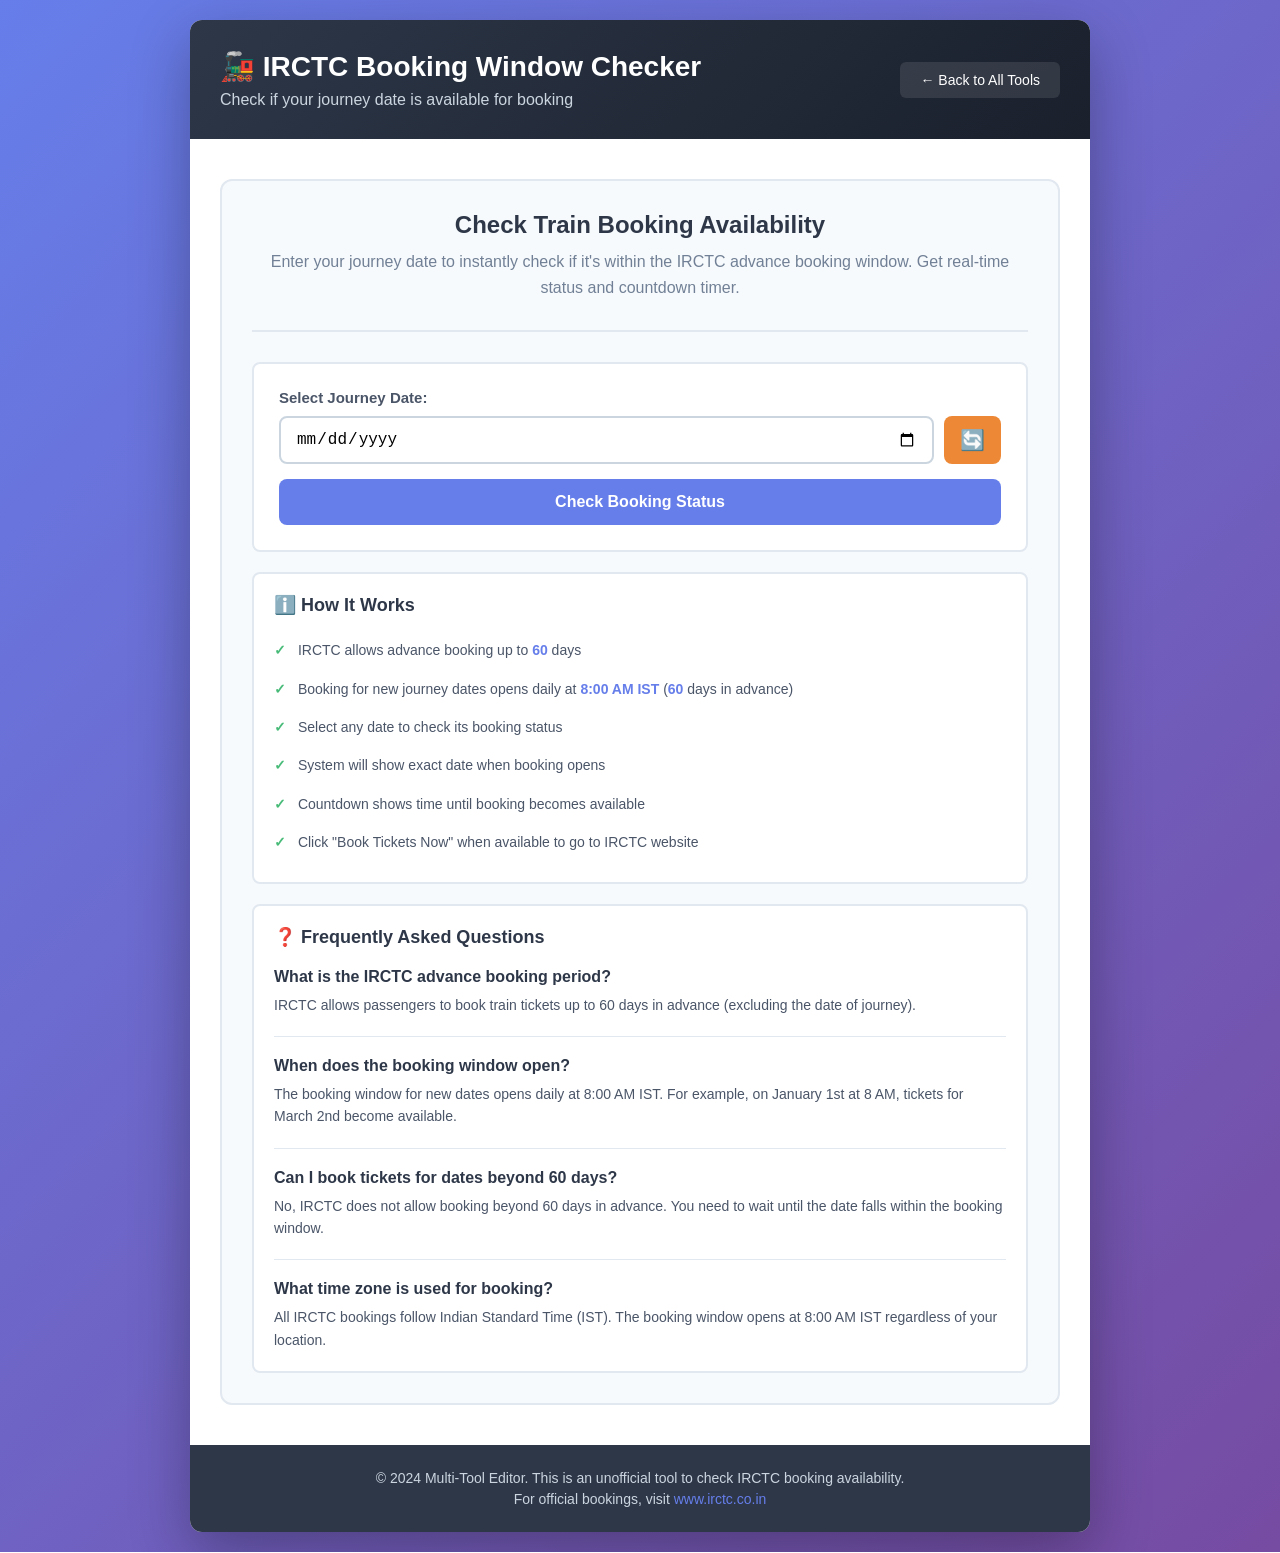
==== irctc/index.html @ 8c3460bb "Fix CSS loading on Vercel with absolute paths" ====
<!DOCTYPE html>
<html lang="en">
<head>
    <meta charset="UTF-8">
    <meta name="viewport" content="width=device-width, initial-scale=1.0">
    <meta name="description" content="Check IRCTC train booking availability instantly. Find out if your journey date is within the 60-day advance booking window. Real-time countdown and booking status checker.">
    <meta name="keywords" content="IRCTC, train booking, railway booking, advance booking, booking window, Indian Railways, train tickets, IRCTC checker">
    <meta name="author" content="Multi-Tool Editor">
    <meta property="og:title" content="IRCTC Booking Window Checker - Check Train Booking Availability">
    <meta property="og:description" content="Instantly check if your train journey date is available for booking on IRCTC. Get real-time booking status and countdown timer.">
    <meta property="og:type" content="website">
    <title>IRCTC Booking Window Checker - Check Train Booking Availability Online</title>
    <link rel="stylesheet" href="/irctc/styles.css">
</head>
<body>
    <div class="container">
        <header class="header">
            <div class="header-content">
                <h1>🚂 IRCTC Booking Window Checker</h1>
                <p class="subtitle">Check if your journey date is available for booking</p>
            </div>
            <a href="https://tools.propsanchal.com" class="back-link">← Back to All Tools</a>
        </header>
        
        <main class="main-content">
            <div class="irctc-card">
                <div class="intro-section">
                    <h2>Check Train Booking Availability</h2>
                    <p>Enter your journey date to instantly check if it's within the IRCTC advance booking window. Get real-time status and countdown timer.</p>
                </div>
                
                <div class="irctc-input-group">
                    <label for="journeyDate">Select Journey Date:</label>
                    <div class="irctc-input-row">
                        <input type="date" id="journeyDate" class="irctc-date-input" />
                        <button id="resetIRCTCBtn" class="irctc-reset-btn" title="Reset">🔄</button>
                    </div>
                    <button id="checkBookingBtn" class="irctc-check-btn">Check Booking Status</button>
                </div>
                
                <div id="irctcResult" class="irctc-result"></div>
                <div id="irctcCountdown" class="irctc-countdown"></div>
                
                <div class="irctc-info">
                    <h3>ℹ️ How It Works</h3>
                    <ul>
                        <li>IRCTC allows advance booking up to <strong id="advanceDaysDisplay">60</strong> days</li>
                        <li>Booking for new journey dates opens daily at <strong>8:00 AM IST</strong> (<strong id="advanceDaysDisplay2">60</strong> days in advance)</li>
                        <li>Select any date to check its booking status</li>
                        <li>System will show exact date when booking opens</li>
                        <li>Countdown shows time until booking becomes available</li>
                        <li>Click "Book Tickets Now" when available to go to IRCTC website</li>
                    </ul>
                </div>
                
                <div class="faq-section">
                    <h3>❓ Frequently Asked Questions</h3>
                    <div class="faq-item">
                        <h4>What is the IRCTC advance booking period?</h4>
                        <p>IRCTC allows passengers to book train tickets up to 60 days in advance (excluding the date of journey).</p>
                    </div>
                    <div class="faq-item">
                        <h4>When does the booking window open?</h4>
                        <p>The booking window for new dates opens daily at 8:00 AM IST. For example, on January 1st at 8 AM, tickets for March 2nd become available.</p>
                    </div>
                    <div class="faq-item">
                        <h4>Can I book tickets for dates beyond 60 days?</h4>
                        <p>No, IRCTC does not allow booking beyond 60 days in advance. You need to wait until the date falls within the booking window.</p>
                    </div>
                    <div class="faq-item">
                        <h4>What time zone is used for booking?</h4>
                        <p>All IRCTC bookings follow Indian Standard Time (IST). The booking window opens at 8:00 AM IST regardless of your location.</p>
                    </div>
                </div>
            </div>
        </main>
        
        <footer class="footer">
            <p>&copy; 2024 Multi-Tool Editor. This is an unofficial tool to check IRCTC booking availability.</p>
            <p>For official bookings, visit <a href="https://www.irctc.co.in" target="_blank" rel="noopener">www.irctc.co.in</a></p>
        </footer>
    </div>
    
    <script src="/irctc/script.js"></script>
</body>
</html>
---- irctc/styles.css ----
* {
    margin: 0;
    padding: 0;
    box-sizing: border-box;
}

body {
    font-family: 'Segoe UI', Tahoma, Geneva, Verdana, sans-serif;
    background: linear-gradient(135deg, #667eea 0%, #764ba2 100%);
    min-height: 100vh;
    padding: 20px;
    -webkit-font-smoothing: antialiased;
    -moz-osx-font-smoothing: grayscale;
}

.container {
    max-width: 900px;
    margin: 0 auto;
    background: white;
    border-radius: 12px;
    box-shadow: 0 20px 60px rgba(0,0,0,0.3);
    overflow: hidden;
}

.header {
    background: linear-gradient(135deg, #2d3748 0%, #1a202c 100%);
    color: white;
    padding: 30px;
    display: flex;
    justify-content: space-between;
    align-items: center;
    flex-wrap: wrap;
    gap: 20px;
}

.header-content h1 {
    font-size: 28px;
    margin-bottom: 8px;
}

.subtitle {
    font-size: 16px;
    color: #cbd5e0;
    font-weight: 400;
}

.back-link {
    color: white;
    text-decoration: none;
    background: rgba(255, 255, 255, 0.1);
    padding: 10px 20px;
    border-radius: 6px;
    transition: all 0.3s;
    font-size: 14px;
}

.back-link:hover {
    background: rgba(255, 255, 255, 0.2);
    transform: translateX(-5px);
}

.main-content {
    padding: 40px 30px;
}

.irctc-card {
    background: #f7fafc;
    padding: 30px;
    border-radius: 12px;
    border: 2px solid #e2e8f0;
}

.intro-section {
    text-align: center;
    margin-bottom: 30px;
    padding-bottom: 30px;
    border-bottom: 2px solid #e2e8f0;
}

.intro-section h2 {
    font-size: 24px;
    color: #2d3748;
    margin-bottom: 10px;
}

.intro-section p {
    font-size: 16px;
    color: #718096;
    line-height: 1.6;
}

.irctc-input-group {
    background: white;
    padding: 25px;
    border-radius: 8px;
    border: 2px solid #e2e8f0;
    margin-bottom: 20px;
}

.irctc-input-group label {
    display: block;
    font-size: 15px;
    font-weight: 600;
    color: #4a5568;
    margin-bottom: 10px;
}

.irctc-input-row {
    display: flex;
    gap: 10px;
    margin-bottom: 15px;
}

.irctc-date-input {
    flex: 1;
    padding: 12px 15px;
    border: 2px solid #cbd5e0;
    border-radius: 8px;
    font-size: 16px;
}

.irctc-date-input:focus {
    outline: none;
    border-color: #667eea;
}

.irctc-reset-btn {
    background: #ed8936;
    color: white;
    border: none;
    padding: 12px 16px;
    border-radius: 8px;
    font-size: 20px;
    cursor: pointer;
    transition: all 0.3s ease;
    min-width: 50px;
}

.irctc-reset-btn:hover {
    background: #dd6b20;
    transform: rotate(180deg);
}

.irctc-check-btn {
    width: 100%;
    background: #667eea;
    color: white;
    border: none;
    padding: 14px 20px;
    border-radius: 8px;
    font-size: 16px;
    font-weight: 600;
    cursor: pointer;
    transition: all 0.3s ease;
    position: relative;
    overflow: hidden;
}

.irctc-check-btn:hover {
    background: #5568d3;
    transform: translateY(-2px);
    box-shadow: 0 4px 8px rgba(102, 126, 234, 0.3);
}

.irctc-check-btn.book-mode {
    background: linear-gradient(135deg, #48bb78 0%, #38a169 100%);
    font-size: 18px;
    font-weight: 700;
    padding: 16px 24px;
    box-shadow: 0 6px 20px rgba(72, 187, 120, 0.4);
    animation: pulse 2s infinite;
    text-transform: uppercase;
    letter-spacing: 0.5px;
}

.irctc-check-btn.book-mode:hover {
    background: linear-gradient(135deg, #38a169 0%, #2f855a 100%);
    transform: translateY(-3px);
    box-shadow: 0 8px 25px rgba(72, 187, 120, 0.5);
}

.irctc-check-btn.book-mode::before {
    content: '';
    position: absolute;
    top: 50%;
    left: 50%;
    width: 0;
    height: 0;
    border-radius: 50%;
    background: rgba(255, 255, 255, 0.3);
    transform: translate(-50%, -50%);
    transition: width 0.6s, height 0.6s;
}

.irctc-check-btn.book-mode:hover::before {
    width: 300px;
    height: 300px;
}

@keyframes pulse {
    0%, 100% {
        box-shadow: 0 6px 20px rgba(72, 187, 120, 0.4);
    }
    50% {
        box-shadow: 0 6px 30px rgba(72, 187, 120, 0.6);
    }
}

.irctc-result {
    margin-bottom: 20px;
}

.result-card {
    background: white;
    padding: 20px;
    border-radius: 8px;
    border: 2px solid #e2e8f0;
}

.result-card.status-open {
    border-color: #48bb78;
    background: #f0fff4;
}

.result-card.status-closed {
    border-color: #e53e3e;
    background: #fff5f5;
}

.result-card.status-past {
    border-color: #a0aec0;
    background: #edf2f7;
}

.result-row {
    display: flex;
    justify-content: space-between;
    padding: 10px 0;
    border-bottom: 1px solid #e2e8f0;
}

.result-row:last-of-type {
    border-bottom: none;
}

.result-label {
    font-weight: 600;
    color: #4a5568;
    font-size: 14px;
}

.result-value {
    color: #2d3748;
    font-size: 14px;
}

.result-status {
    margin-top: 15px;
    padding: 15px;
    background: rgba(255, 255, 255, 0.7);
    border-radius: 6px;
    text-align: center;
    font-size: 16px;
    font-weight: bold;
    line-height: 1.6;
}

.booking-opens-info {
    margin-top: 10px;
    padding: 12px;
    background: rgba(255, 255, 255, 0.5);
    border-radius: 6px;
    font-size: 15px;
    line-height: 1.8;
}

.booking-opens-info strong {
    color: #2d3748;
    font-size: 16px;
}

.booking-opens-info small {
    color: #4a5568;
    font-size: 13px;
}

.status-open .result-status {
    color: #22543d;
}

.status-closed .result-status {
    color: #742a2a;
}

.status-past .result-status {
    color: #4a5568;
}

.book-ticket-section {
    margin-top: 20px;
    padding-top: 20px;
    border-top: 2px solid #e2e8f0;
    text-align: center;
}

.book-note {
    margin: 0;
    padding: 12px 20px;
    font-size: 14px;
    color: #22543d;
    background: linear-gradient(135deg, #f0fff4 0%, #c6f6d5 100%);
    border-radius: 8px;
    border: 2px solid #9ae6b4;
    font-weight: 600;
    animation: fadeIn 0.5s ease;
}

@keyframes fadeIn {
    from {
        opacity: 0;
        transform: translateY(-10px);
    }
    to {
        opacity: 1;
        transform: translateY(0);
    }
}

.irctc-countdown {
    margin-bottom: 20px;
}

.countdown-timer {
    background: white;
    padding: 15px 20px;
    border-radius: 8px;
    border: 2px solid #667eea;
    text-align: center;
    font-size: 15px;
    color: #2d3748;
}

.countdown-value {
    font-weight: bold;
    color: #667eea;
    font-size: 18px;
    display: block;
    margin-top: 5px;
}

.countdown-complete {
    background: #f0fff4;
    padding: 15px 20px;
    border-radius: 8px;
    border: 2px solid #48bb78;
    text-align: center;
    font-size: 15px;
    color: #22543d;
    font-weight: 600;
}

.irctc-info {
    background: white;
    padding: 20px;
    border-radius: 8px;
    border: 2px solid #e2e8f0;
    margin-bottom: 20px;
}

.irctc-info h3 {
    font-size: 18px;
    color: #2d3748;
    margin-bottom: 15px;
}

.irctc-info ul {
    list-style: none;
    padding: 0;
    margin: 0;
}

.irctc-info li {
    padding: 8px 0;
    color: #4a5568;
    font-size: 14px;
    line-height: 1.6;
}

.irctc-info li:before {
    content: "✓ ";
    color: #48bb78;
    font-weight: bold;
    margin-right: 8px;
}

.irctc-info strong {
    color: #667eea;
}

.faq-section {
    background: white;
    padding: 20px;
    border-radius: 8px;
    border: 2px solid #e2e8f0;
}

.faq-section h3 {
    font-size: 18px;
    color: #2d3748;
    margin-bottom: 20px;
}

.faq-item {
    margin-bottom: 20px;
    padding-bottom: 20px;
    border-bottom: 1px solid #e2e8f0;
}

.faq-item:last-child {
    margin-bottom: 0;
    padding-bottom: 0;
    border-bottom: none;
}

.faq-item h4 {
    font-size: 16px;
    color: #2d3748;
    margin-bottom: 8px;
}

.faq-item p {
    font-size: 14px;
    color: #4a5568;
    line-height: 1.6;
}

.footer {
    background: #2d3748;
    color: #cbd5e0;
    padding: 20px 30px;
    text-align: center;
    font-size: 14px;
}

.footer p {
    margin: 5px 0;
}

.footer a {
    color: #667eea;
    text-decoration: none;
}

.footer a:hover {
    text-decoration: underline;
}

@media (max-width: 640px) {
    body {
        padding: 10px;
    }
    
    .header {
        padding: 20px;
    }
    
    .header-content h1 {
        font-size: 22px;
    }
    
    .subtitle {
        font-size: 14px;
    }
    
    .main-content {
        padding: 20px 15px;
    }
    
    .irctc-card {
        padding: 20px;
    }
    
    .intro-section h2 {
        font-size: 20px;
    }
    
    .result-row {
        flex-direction: column;
        gap: 5px;
    }
    
    .irctc-check-btn.book-mode {
        font-size: 16px;
        padding: 14px 20px;
    }
    
    .irctc-input-row {
        flex-direction: row;
    }
    
    .irctc-reset-btn {
        min-width: 45px;
        padding: 10px 14px;
    }
}
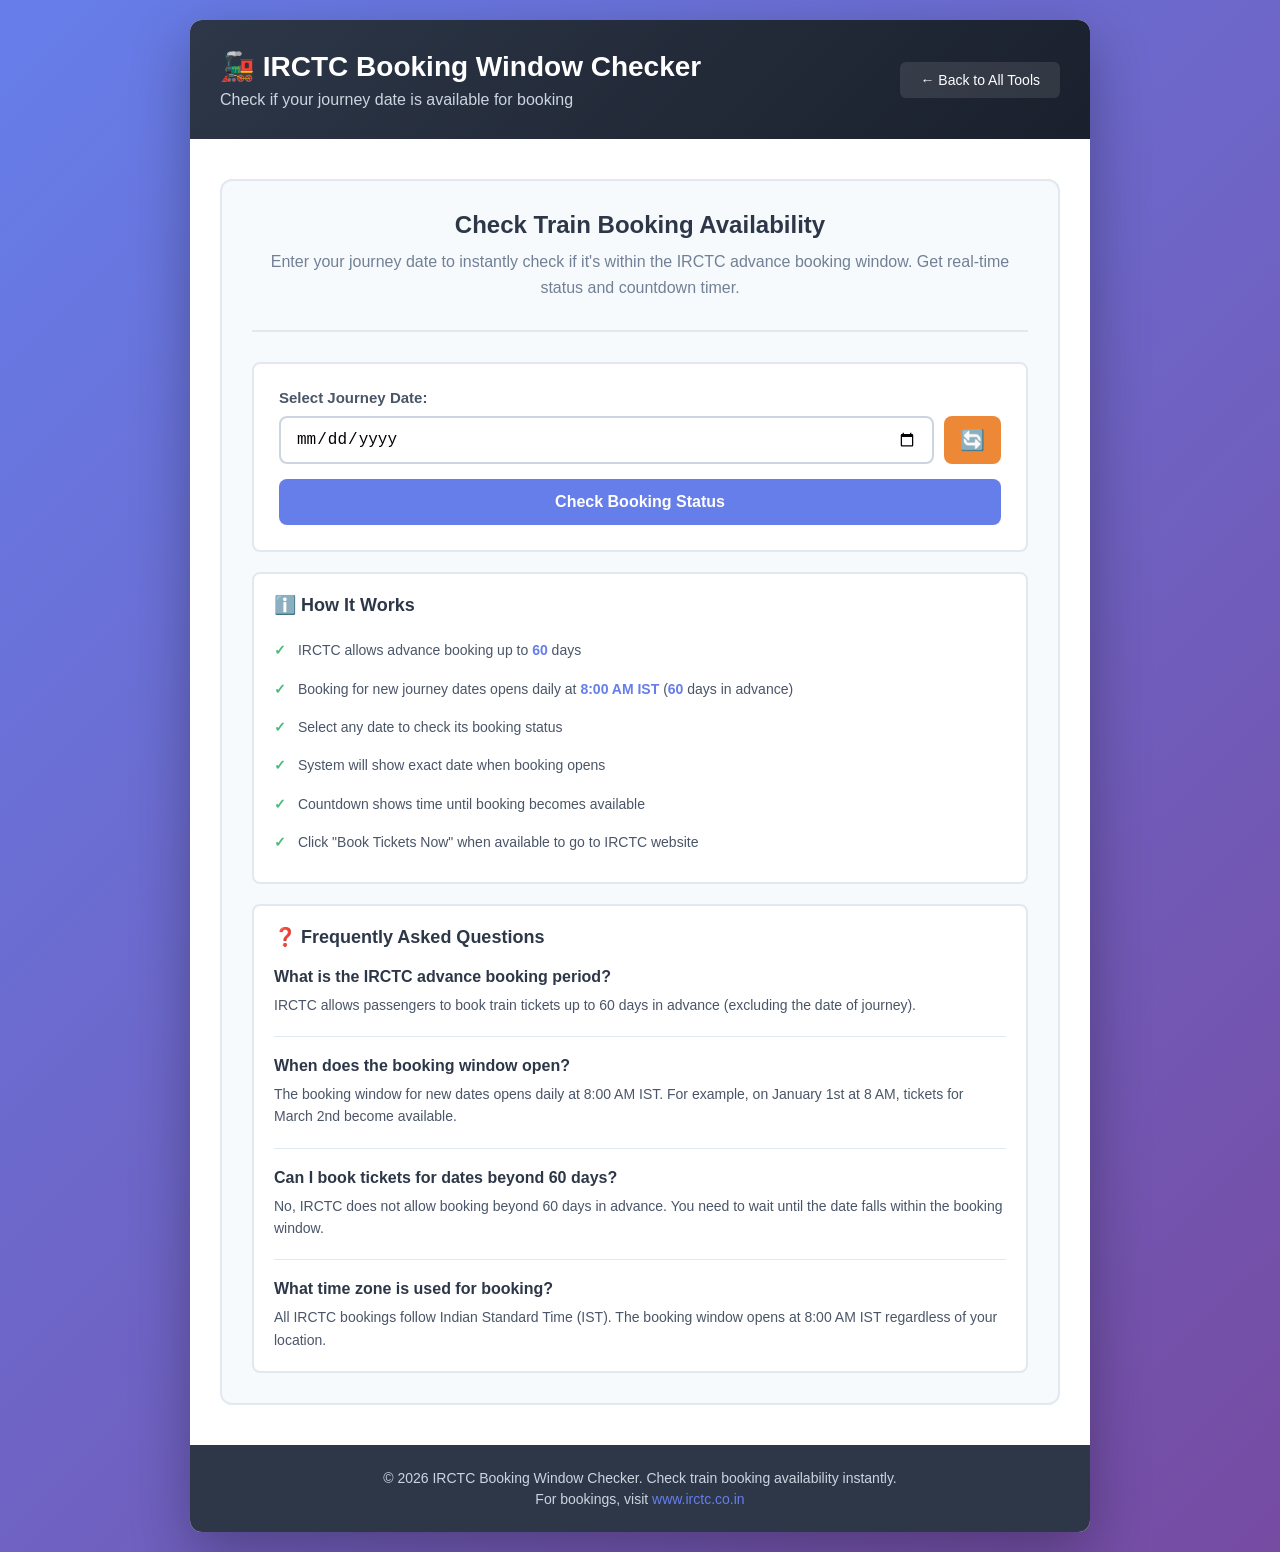
==== commit bf9f7fa2: "changed tm mark" ====
--- a/irctc/index.html
+++ b/irctc/index.html
@@ -76,8 +76,8 @@
         </main>
         
         <footer class="footer">
-            <p>&copy; 2024 Multi-Tool Editor. This is an unofficial tool to check IRCTC booking availability.</p>
-            <p>For official bookings, visit <a href="https://www.irctc.co.in" target="_blank" rel="noopener">www.irctc.co.in</a></p>
+            <p>&copy; 2026 IRCTC Booking Window Checker. Check train booking availability instantly.</p>
+            <p>For bookings, visit <a href="https://www.irctc.co.in" target="_blank" rel="noopener">www.irctc.co.in</a></p>
         </footer>
     </div>
     
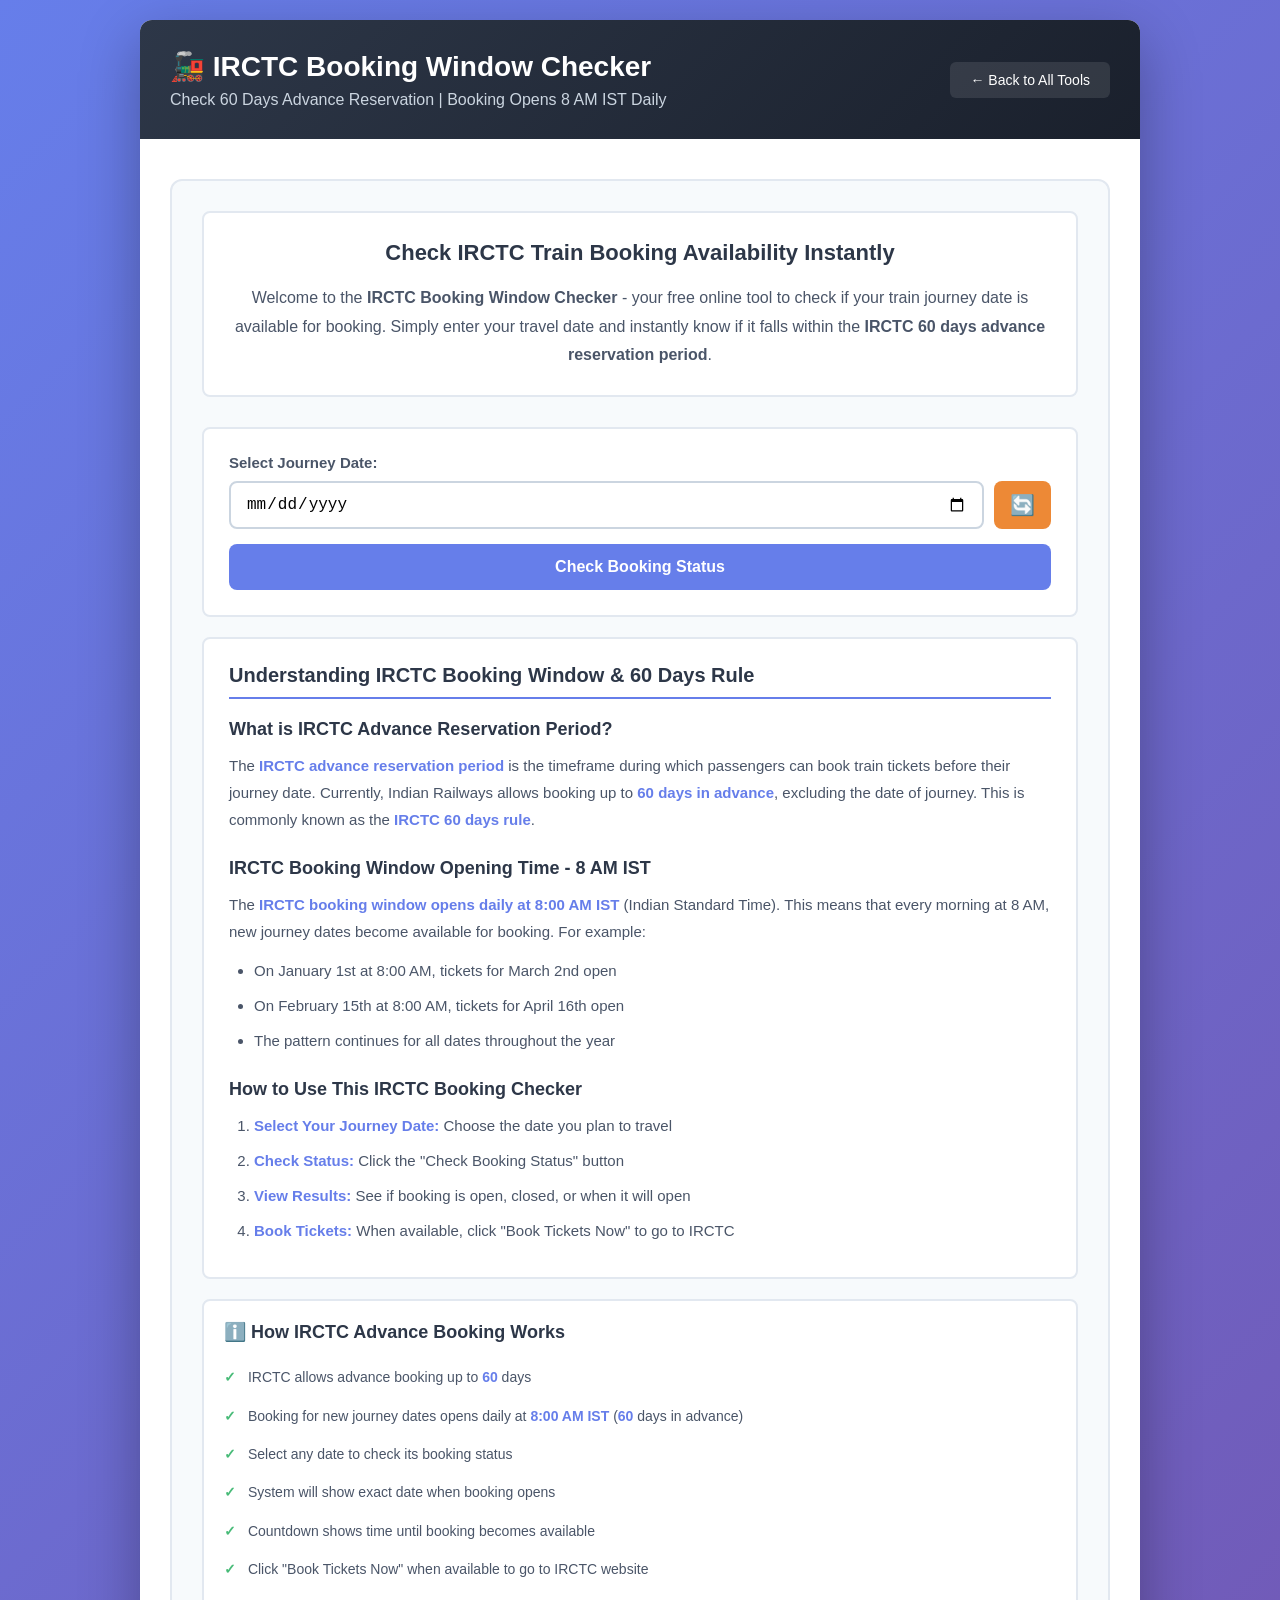
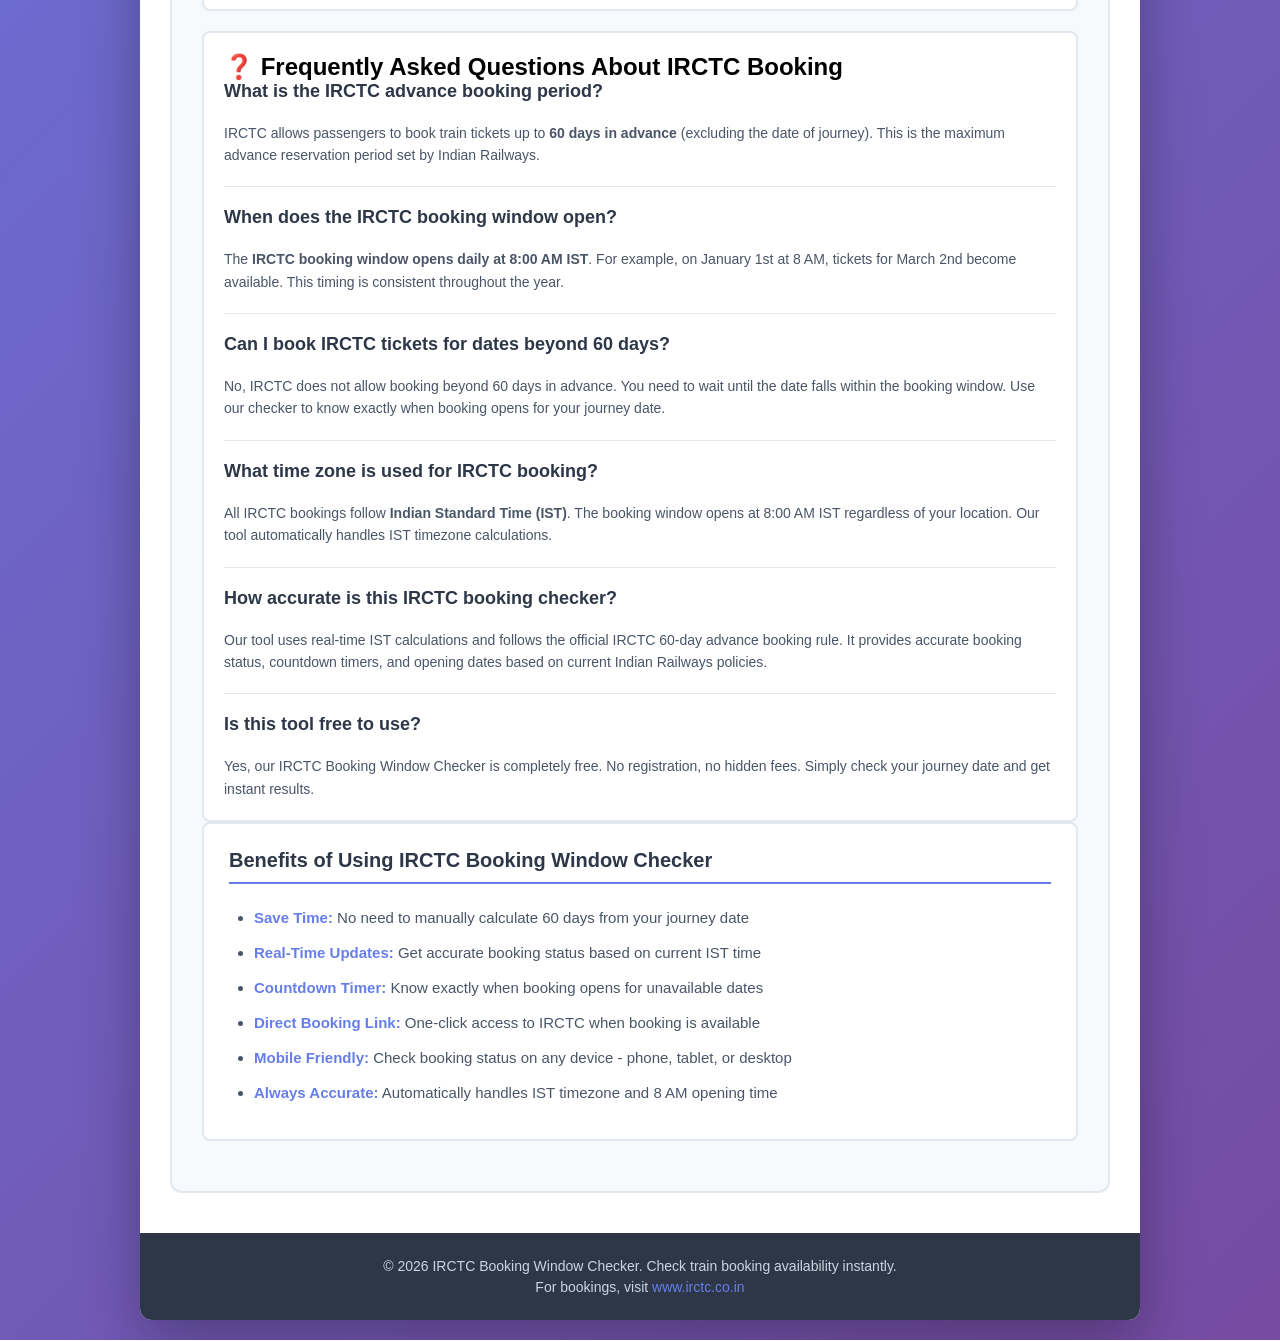
==== commit bd085695: "SEO optimization complete" ====
--- a/irctc/index.html
+++ b/irctc/index.html
@@ -3,13 +3,117 @@
 <head>
     <meta charset="UTF-8">
     <meta name="viewport" content="width=device-width, initial-scale=1.0">
-    <meta name="description" content="Check IRCTC train booking availability instantly. Find out if your journey date is within the 60-day advance booking window. Real-time countdown and booking status checker.">
-    <meta name="keywords" content="IRCTC, train booking, railway booking, advance booking, booking window, Indian Railways, train tickets, IRCTC checker">
-    <meta name="author" content="Multi-Tool Editor">
-    <meta property="og:title" content="IRCTC Booking Window Checker - Check Train Booking Availability">
-    <meta property="og:description" content="Instantly check if your train journey date is available for booking on IRCTC. Get real-time booking status and countdown timer.">
+    
+    <!-- Primary Meta Tags -->
+    <title>IRCTC Booking Window Checker | Check 60 Days Advance Reservation | 8 AM Opening Time</title>
+    <meta name="title" content="IRCTC Booking Window Checker | Check 60 Days Advance Reservation | 8 AM Opening Time">
+    <meta name="description" content="Check IRCTC train booking availability instantly. Find if your journey date is within the 60-day advance booking window. Booking opens daily at 8:00 AM IST. Free real-time countdown timer.">
+    <meta name="keywords" content="IRCTC booking window, IRCTC 60 days rule, IRCTC booking open time 8 AM, IRCTC advance reservation period, train booking checker, railway booking window, IRCTC booking availability, Indian Railways advance booking">
+    <meta name="author" content="IRCTC Booking Window Checker">
+    <meta name="robots" content="index, follow">
+    <meta name="language" content="English">
+    <meta name="revisit-after" content="7 days">
+    
+    <!-- Canonical URL -->
+    <link rel="canonical" href="https://www.propsanchal.com/">
+    
+    <!-- Open Graph / Facebook -->
     <meta property="og:type" content="website">
-    <title>IRCTC Booking Window Checker - Check Train Booking Availability Online</title>
+    <meta property="og:url" content="https://www.propsanchal.com/">
+    <meta property="og:title" content="IRCTC Booking Window Checker | 60 Days Advance Reservation">
+    <meta property="og:description" content="Check IRCTC train booking availability instantly. Find if your journey date is within the 60-day advance booking window. Booking opens daily at 8:00 AM IST.">
+    <meta property="og:image" content="https://www.propsanchal.com/og-image.jpg">
+    <meta property="og:site_name" content="IRCTC Booking Window Checker">
+    <meta property="og:locale" content="en_IN">
+    
+    <!-- Twitter -->
+    <meta property="twitter:card" content="summary_large_image">
+    <meta property="twitter:url" content="https://www.propsanchal.com/">
+    <meta property="twitter:title" content="IRCTC Booking Window Checker | 60 Days Advance Reservation">
+    <meta property="twitter:description" content="Check IRCTC train booking availability instantly. Find if your journey date is within the 60-day advance booking window. Booking opens daily at 8:00 AM IST.">
+    <meta property="twitter:image" content="https://www.propsanchal.com/twitter-image.jpg">
+    
+    <!-- Structured Data - FAQ Schema -->
+    <script type="application/ld+json">
+    {
+      "@context": "https://schema.org",
+      "@type": "FAQPage",
+      "mainEntity": [
+        {
+          "@type": "Question",
+          "name": "What is the IRCTC advance booking period?",
+          "acceptedAnswer": {
+            "@type": "Answer",
+            "text": "IRCTC allows passengers to book train tickets up to 60 days in advance, excluding the date of journey. This is known as the IRCTC 60 days rule or advance reservation period."
+          }
+        },
+        {
+          "@type": "Question",
+          "name": "What time does IRCTC booking window open?",
+          "acceptedAnswer": {
+            "@type": "Answer",
+            "text": "The IRCTC booking window opens daily at 8:00 AM IST (Indian Standard Time). For example, on January 1st at 8 AM, tickets for March 2nd become available for booking."
+          }
+        },
+        {
+          "@type": "Question",
+          "name": "Can I book IRCTC tickets beyond 60 days?",
+          "acceptedAnswer": {
+            "@type": "Answer",
+            "text": "No, IRCTC does not allow booking beyond 60 days in advance. You need to wait until your journey date falls within the 60-day advance booking window."
+          }
+        },
+        {
+          "@type": "Question",
+          "name": "How to check if my train booking is available on IRCTC?",
+          "acceptedAnswer": {
+            "@type": "Answer",
+            "text": "Use our IRCTC Booking Window Checker tool. Simply select your journey date, and the tool will instantly tell you if booking is open, when it will open, and provide a real-time countdown timer."
+          }
+        },
+        {
+          "@type": "Question",
+          "name": "What timezone does IRCTC use for booking?",
+          "acceptedAnswer": {
+            "@type": "Answer",
+            "text": "All IRCTC bookings follow Indian Standard Time (IST). The booking window opens at 8:00 AM IST regardless of your location worldwide."
+          }
+        }
+      ]
+    }
+    </script>
+    
+    <!-- Structured Data - WebApplication Schema -->
+    <script type="application/ld+json">
+    {
+      "@context": "https://schema.org",
+      "@type": "WebApplication",
+      "name": "IRCTC Booking Window Checker",
+      "url": "https://www.propsanchal.com/",
+      "description": "Free online tool to check IRCTC train booking availability within the 60-day advance reservation period",
+      "applicationCategory": "UtilityApplication",
+      "operatingSystem": "Any",
+      "offers": {
+        "@type": "Offer",
+        "price": "0",
+        "priceCurrency": "INR"
+      },
+      "featureList": "Real-time booking status, Countdown timer, 60-day advance booking checker, IST timezone support"
+    }
+    </script>
+    
+    <!-- Structured Data - Organization Schema -->
+    <script type="application/ld+json">
+    {
+      "@context": "https://schema.org",
+      "@type": "Organization",
+      "name": "IRCTC Booking Window Checker",
+      "url": "https://www.propsanchal.com/",
+      "logo": "https://www.propsanchal.com/logo.png",
+      "sameAs": []
+    }
+    </script>
+    
     <link rel="stylesheet" href="/irctc/styles.css">
 </head>
 <body>
@@ -17,32 +121,63 @@
         <header class="header">
             <div class="header-content">
                 <h1>🚂 IRCTC Booking Window Checker</h1>
-                <p class="subtitle">Check if your journey date is available for booking</p>
+                <p class="subtitle">Check 60 Days Advance Reservation | Booking Opens 8 AM IST Daily</p>
             </div>
             <a href="https://tools.propsanchal.com" class="back-link">← Back to All Tools</a>
         </header>
         
         <main class="main-content">
             <div class="irctc-card">
-                <div class="intro-section">
-                    <h2>Check Train Booking Availability</h2>
-                    <p>Enter your journey date to instantly check if it's within the IRCTC advance booking window. Get real-time status and countdown timer.</p>
-                </div>
+                <!-- SEO Content Section -->
+                <article class="seo-intro">
+                    <h2>Check IRCTC Train Booking Availability Instantly</h2>
+                    <p>Welcome to the <strong>IRCTC Booking Window Checker</strong> - your free online tool to check if your train journey date is available for booking. Simply enter your travel date and instantly know if it falls within the <strong>IRCTC 60 days advance reservation period</strong>.</p>
+                </article>
                 
                 <div class="irctc-input-group">
                     <label for="journeyDate">Select Journey Date:</label>
                     <div class="irctc-input-row">
-                        <input type="date" id="journeyDate" class="irctc-date-input" />
-                        <button id="resetIRCTCBtn" class="irctc-reset-btn" title="Reset">🔄</button>
+                        <input type="date" id="journeyDate" class="irctc-date-input" aria-label="Select your journey date" />
+                        <button id="resetIRCTCBtn" class="irctc-reset-btn" title="Reset" aria-label="Reset form">🔄</button>
                     </div>
                     <button id="checkBookingBtn" class="irctc-check-btn">Check Booking Status</button>
                 </div>
                 
-                <div id="irctcResult" class="irctc-result"></div>
-                <div id="irctcCountdown" class="irctc-countdown"></div>
+                <div id="irctcResult" class="irctc-result" role="status" aria-live="polite"></div>
+                <div id="irctcCountdown" class="irctc-countdown" role="timer" aria-live="polite"></div>
+                
+                <!-- SEO Rich Content Section -->
+                <section class="seo-content">
+                    <h2>Understanding IRCTC Booking Window & 60 Days Rule</h2>
+                    
+                    <article class="content-block">
+                        <h3>What is IRCTC Advance Reservation Period?</h3>
+                        <p>The <strong>IRCTC advance reservation period</strong> is the timeframe during which passengers can book train tickets before their journey date. Currently, Indian Railways allows booking up to <strong>60 days in advance</strong>, excluding the date of journey. This is commonly known as the <strong>IRCTC 60 days rule</strong>.</p>
+                    </article>
+                    
+                    <article class="content-block">
+                        <h3>IRCTC Booking Window Opening Time - 8 AM IST</h3>
+                        <p>The <strong>IRCTC booking window opens daily at 8:00 AM IST</strong> (Indian Standard Time). This means that every morning at 8 AM, new journey dates become available for booking. For example:</p>
+                        <ul>
+                            <li>On January 1st at 8:00 AM, tickets for March 2nd open</li>
+                            <li>On February 15th at 8:00 AM, tickets for April 16th open</li>
+                            <li>The pattern continues for all dates throughout the year</li>
+                        </ul>
+                    </article>
+                    
+                    <article class="content-block">
+                        <h3>How to Use This IRCTC Booking Checker</h3>
+                        <ol>
+                            <li><strong>Select Your Journey Date:</strong> Choose the date you plan to travel</li>
+                            <li><strong>Check Status:</strong> Click the "Check Booking Status" button</li>
+                            <li><strong>View Results:</strong> See if booking is open, closed, or when it will open</li>
+                            <li><strong>Book Tickets:</strong> When available, click "Book Tickets Now" to go to IRCTC</li>
+                        </ol>
+                    </article>
+                </section>
                 
                 <div class="irctc-info">
-                    <h3>ℹ️ How It Works</h3>
+                    <h3>ℹ️ How IRCTC Advance Booking Works</h3>
                     <ul>
                         <li>IRCTC allows advance booking up to <strong id="advanceDaysDisplay">60</strong> days</li>
                         <li>Booking for new journey dates opens daily at <strong>8:00 AM IST</strong> (<strong id="advanceDaysDisplay2">60</strong> days in advance)</li>
@@ -53,25 +188,54 @@
                     </ul>
                 </div>
                 
-                <div class="faq-section">
-                    <h3>❓ Frequently Asked Questions</h3>
-                    <div class="faq-item">
-                        <h4>What is the IRCTC advance booking period?</h4>
-                        <p>IRCTC allows passengers to book train tickets up to 60 days in advance (excluding the date of journey).</p>
-                    </div>
-                    <div class="faq-item">
-                        <h4>When does the booking window open?</h4>
-                        <p>The booking window for new dates opens daily at 8:00 AM IST. For example, on January 1st at 8 AM, tickets for March 2nd become available.</p>
-                    </div>
-                    <div class="faq-item">
-                        <h4>Can I book tickets for dates beyond 60 days?</h4>
-                        <p>No, IRCTC does not allow booking beyond 60 days in advance. You need to wait until the date falls within the booking window.</p>
-                    </div>
-                    <div class="faq-item">
-                        <h4>What time zone is used for booking?</h4>
-                        <p>All IRCTC bookings follow Indian Standard Time (IST). The booking window opens at 8:00 AM IST regardless of your location.</p>
-                    </div>
-                </div>
+                <section class="faq-section">
+                    <h2>❓ Frequently Asked Questions About IRCTC Booking</h2>
+                    
+                    <article class="faq-item">
+                        <h3>What is the IRCTC advance booking period?</h3>
+                        <p>IRCTC allows passengers to book train tickets up to <strong>60 days in advance</strong> (excluding the date of journey). This is the maximum advance reservation period set by Indian Railways.</p>
+                    </article>
+                    
+                    <article class="faq-item">
+                        <h3>When does the IRCTC booking window open?</h3>
+                        <p>The <strong>IRCTC booking window opens daily at 8:00 AM IST</strong>. For example, on January 1st at 8 AM, tickets for March 2nd become available. This timing is consistent throughout the year.</p>
+                    </article>
+                    
+                    <article class="faq-item">
+                        <h3>Can I book IRCTC tickets for dates beyond 60 days?</h3>
+                        <p>No, IRCTC does not allow booking beyond 60 days in advance. You need to wait until the date falls within the booking window. Use our checker to know exactly when booking opens for your journey date.</p>
+                    </article>
+                    
+                    <article class="faq-item">
+                        <h3>What time zone is used for IRCTC booking?</h3>
+                        <p>All IRCTC bookings follow <strong>Indian Standard Time (IST)</strong>. The booking window opens at 8:00 AM IST regardless of your location. Our tool automatically handles IST timezone calculations.</p>
+                    </article>
+                    
+                    <article class="faq-item">
+                        <h3>How accurate is this IRCTC booking checker?</h3>
+                        <p>Our tool uses real-time IST calculations and follows the official IRCTC 60-day advance booking rule. It provides accurate booking status, countdown timers, and opening dates based on current Indian Railways policies.</p>
+                    </article>
+                    
+                    <article class="faq-item">
+                        <h3>Is this tool free to use?</h3>
+                        <p>Yes, our IRCTC Booking Window Checker is completely free. No registration, no hidden fees. Simply check your journey date and get instant results.</p>
+                    </article>
+                </section>
+                
+                <!-- Additional SEO Content -->
+                <section class="seo-content">
+                    <h2>Benefits of Using IRCTC Booking Window Checker</h2>
+                    <article class="content-block">
+                        <ul>
+                            <li><strong>Save Time:</strong> No need to manually calculate 60 days from your journey date</li>
+                            <li><strong>Real-Time Updates:</strong> Get accurate booking status based on current IST time</li>
+                            <li><strong>Countdown Timer:</strong> Know exactly when booking opens for unavailable dates</li>
+                            <li><strong>Direct Booking Link:</strong> One-click access to IRCTC when booking is available</li>
+                            <li><strong>Mobile Friendly:</strong> Check booking status on any device - phone, tablet, or desktop</li>
+                            <li><strong>Always Accurate:</strong> Automatically handles IST timezone and 8 AM opening time</li>
+                        </ul>
+                    </article>
+                </section>
             </div>
         </main>
         
--- a/irctc/styles.css
+++ b/irctc/styles.css
@@ -455,6 +455,83 @@
     text-decoration: underline;
 }
 
+/* SEO Content Sections */
+.seo-intro {
+    text-align: center;
+    margin-bottom: 30px;
+    padding: 25px;
+    background: white;
+    border-radius: 8px;
+    border: 2px solid #e2e8f0;
+}
+
+.seo-intro h2 {
+    font-size: 22px;
+    color: #2d3748;
+    margin-bottom: 15px;
+    line-height: 1.4;
+}
+
+.seo-intro p {
+    font-size: 16px;
+    color: #4a5568;
+    line-height: 1.8;
+}
+
+.seo-content {
+    background: white;
+    padding: 25px;
+    border-radius: 8px;
+    border: 2px solid #e2e8f0;
+    margin-bottom: 20px;
+}
+
+.seo-content h2 {
+    font-size: 20px;
+    color: #2d3748;
+    margin-bottom: 20px;
+    border-bottom: 2px solid #667eea;
+    padding-bottom: 10px;
+}
+
+.content-block {
+    margin-bottom: 25px;
+}
+
+.content-block:last-child {
+    margin-bottom: 0;
+}
+
+.content-block h3 {
+    font-size: 18px;
+    color: #2d3748;
+    margin-bottom: 12px;
+}
+
+.content-block p {
+    font-size: 15px;
+    color: #4a5568;
+    line-height: 1.8;
+    margin-bottom: 12px;
+}
+
+.content-block ul,
+.content-block ol {
+    margin-left: 25px;
+    color: #4a5568;
+    line-height: 1.8;
+}
+
+.content-block li {
+    margin-bottom: 8px;
+    font-size: 15px;
+}
+
+.content-block strong {
+    color: #667eea;
+    font-weight: 600;
+}
+
 @media (max-width: 640px) {
     body {
         padding: 10px;
@@ -462,6 +539,8 @@
     
     .header {
         padding: 20px;
+        flex-direction: column;
+        text-align: center;
     }
     
     .header-content h1 {
@@ -469,7 +548,12 @@
     }
     
     .subtitle {
-        font-size: 14px;
+        font-size: 13px;
+    }
+    
+    .back-link {
+        width: 100%;
+        text-align: center;
     }
     
     .main-content {
@@ -480,8 +564,49 @@
         padding: 20px;
     }
     
-    .intro-section h2 {
-        font-size: 20px;
+    .seo-intro {
+        padding: 20px;
+    }
+    
+    .seo-intro h2 {
+        font-size: 18px;
+    }
+    
+    .seo-intro p {
+        font-size: 14px;
+    }
+    
+    .seo-content {
+        padding: 20px;
+    }
+    
+    .seo-content h2 {
+        font-size: 18px;
+    }
+    
+    .content-block h3 {
+        font-size: 16px;
+    }
+    
+    .content-block p,
+    .content-block li {
+        font-size: 14px;
+    }
+    
+    .faq-section {
+        padding: 20px;
+    }
+    
+    .faq-section h2 {
+        font-size: 18px;
+    }
+    
+    .faq-item h3 {
+        font-size: 15px;
+    }
+    
+    .faq-item p {
+        font-size: 14px;
     }
     
     .result-row {
@@ -503,3 +628,64 @@
         padding: 10px 14px;
     }
 }
+
+/* Tablet Responsive */
+@media (min-width: 641px) and (max-width: 1024px) {
+    .container {
+        max-width: 95%;
+    }
+    
+    .header {
+        padding: 25px;
+    }
+    
+    .header-content h1 {
+        font-size: 24px;
+    }
+    
+    .main-content {
+        padding: 30px 25px;
+    }
+    
+    .irctc-card {
+        padding: 25px;
+    }
+    
+    .seo-intro h2 {
+        font-size: 20px;
+    }
+    
+    .seo-content h2 {
+        font-size: 19px;
+    }
+    
+    .content-block h3 {
+        font-size: 17px;
+    }
+}
+
+/* Large Desktop */
+@media (min-width: 1025px) {
+    .container {
+        max-width: 1000px;
+    }
+}
+
+/* Print Styles */
+@media print {
+    .header,
+    .back-link,
+    .irctc-input-group,
+    .irctc-countdown,
+    .footer {
+        display: none;
+    }
+    
+    body {
+        background: white;
+    }
+    
+    .container {
+        box-shadow: none;
+    }
+}
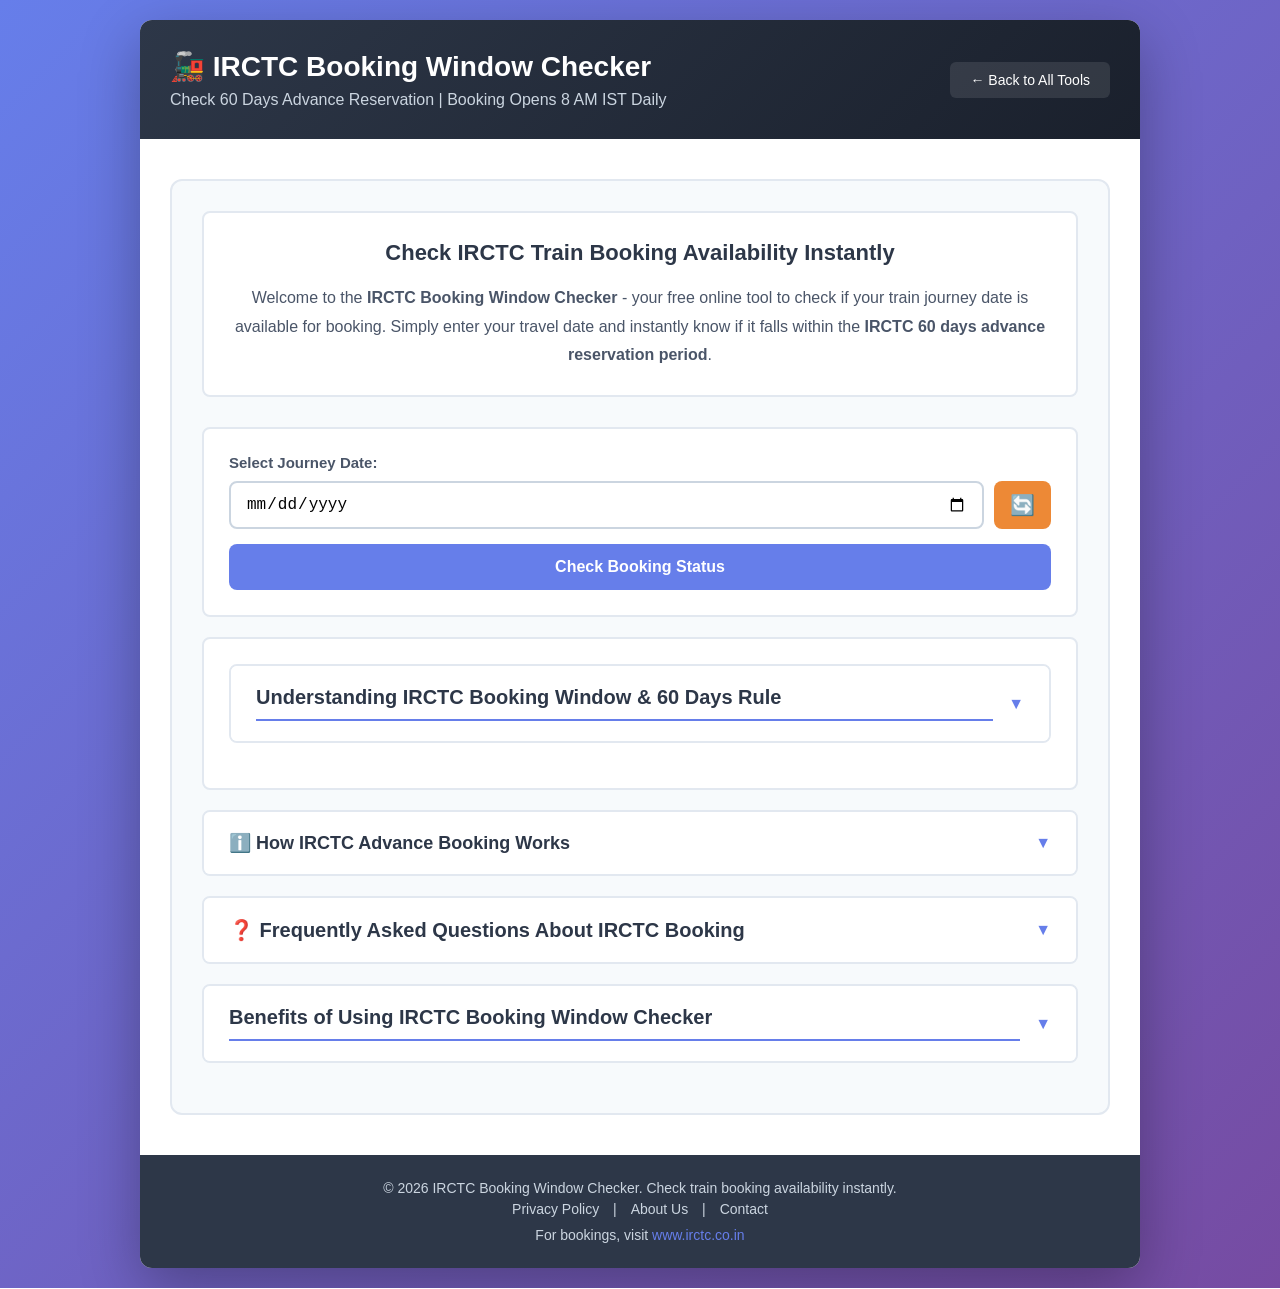
==== commit 2df4f368: "added many changes" ====
--- a/irctc/index.html
+++ b/irctc/index.html
@@ -3,6 +3,12 @@
 <head>
     <meta charset="UTF-8">
     <meta name="viewport" content="width=device-width, initial-scale=1.0">
+    
+    <!-- Favicon -->
+    <link rel="icon" type="image/png" sizes="32x32" href="/favicon.png">
+    <link rel="icon" type="image/png" sizes="16x16" href="/favicon.png">
+    <link rel="apple-touch-icon" sizes="180x180" href="/favicon.png">
+    <link rel="shortcut icon" href="/favicon.png">
     
     <!-- Primary Meta Tags -->
     <title>IRCTC Booking Window Checker | Check 60 Days Advance Reservation | 8 AM Opening Time</title>
@@ -13,6 +19,13 @@
     <meta name="robots" content="index, follow">
     <meta name="language" content="English">
     <meta name="revisit-after" content="7 days">
+    
+    <!-- Google Search Console Verification -->
+    <meta name="google-site-verification" content="PASTE_YOUR_VERIFICATION_CODE_HERE" />
+    
+    <!-- Google AdSense -->
+    <script async src="https://pagead2.googlesyndication.com/pagead/js/adsbygoogle.js?client=ca-pub-9463283499640795"
+     crossorigin="anonymous"></script>
     
     <!-- Canonical URL -->
     <link rel="canonical" href="https://www.propsanchal.com/">
@@ -146,102 +159,127 @@
                 <div id="irctcResult" class="irctc-result" role="status" aria-live="polite"></div>
                 <div id="irctcCountdown" class="irctc-countdown" role="timer" aria-live="polite"></div>
                 
-                <!-- SEO Rich Content Section -->
+                <!-- SEO Rich Content Section - Expandable -->
                 <section class="seo-content">
-                    <h2>Understanding IRCTC Booking Window & 60 Days Rule</h2>
-                    
-                    <article class="content-block">
-                        <h3>What is IRCTC Advance Reservation Period?</h3>
-                        <p>The <strong>IRCTC advance reservation period</strong> is the timeframe during which passengers can book train tickets before their journey date. Currently, Indian Railways allows booking up to <strong>60 days in advance</strong>, excluding the date of journey. This is commonly known as the <strong>IRCTC 60 days rule</strong>.</p>
-                    </article>
-                    
-                    <article class="content-block">
-                        <h3>IRCTC Booking Window Opening Time - 8 AM IST</h3>
-                        <p>The <strong>IRCTC booking window opens daily at 8:00 AM IST</strong> (Indian Standard Time). This means that every morning at 8 AM, new journey dates become available for booking. For example:</p>
+                    <div class="dropdown-section">
+                        <div class="dropdown-header">
+                            <h2>Understanding IRCTC Booking Window & 60 Days Rule</h2>
+                            <span class="dropdown-icon">▼</span>
+                        </div>
+                        <div class="dropdown-content">
+                            <article class="content-block">
+                                <h3>What is IRCTC Advance Reservation Period?</h3>
+                                <p>The <strong>IRCTC advance reservation period</strong> is the timeframe during which passengers can book train tickets before their journey date. Currently, Indian Railways allows booking up to <strong>60 days in advance</strong>, excluding the date of journey. This is commonly known as the <strong>IRCTC 60 days rule</strong>.</p>
+                            </article>
+                            
+                            <article class="content-block">
+                                <h3>IRCTC Booking Window Opening Time - 8 AM IST</h3>
+                                <p>The <strong>IRCTC booking window opens daily at 8:00 AM IST</strong> (Indian Standard Time). This means that every morning at 8 AM, new journey dates become available for booking. For example:</p>
+                                <ul>
+                                    <li>On January 1st at 8:00 AM, tickets for March 2nd open</li>
+                                    <li>On February 15th at 8:00 AM, tickets for April 16th open</li>
+                                    <li>The pattern continues for all dates throughout the year</li>
+                                </ul>
+                            </article>
+                            
+                            <article class="content-block">
+                                <h3>How to Use This IRCTC Booking Checker</h3>
+                                <ol>
+                                    <li><strong>Select Your Journey Date:</strong> Choose the date you plan to travel</li>
+                                    <li><strong>Check Status:</strong> Click the "Check Booking Status" button</li>
+                                    <li><strong>View Results:</strong> See if booking is open, closed, or when it will open</li>
+                                    <li><strong>Book Tickets:</strong> When available, click "Book Tickets Now" to go to IRCTC</li>
+                                </ol>
+                            </article>
+                        </div>
+                    </div>
+                </section>
+                
+                <div class="dropdown-section irctc-info">
+                    <div class="dropdown-header">
+                        <h3>ℹ️ How IRCTC Advance Booking Works</h3>
+                        <span class="dropdown-icon">▼</span>
+                    </div>
+                    <div class="dropdown-content">
                         <ul>
-                            <li>On January 1st at 8:00 AM, tickets for March 2nd open</li>
-                            <li>On February 15th at 8:00 AM, tickets for April 16th open</li>
-                            <li>The pattern continues for all dates throughout the year</li>
+                            <li>IRCTC allows advance booking up to <strong id="advanceDaysDisplay">60</strong> days</li>
+                            <li>Booking for new journey dates opens daily at <strong>8:00 AM IST</strong> (<strong id="advanceDaysDisplay2">60</strong> days in advance)</li>
+                            <li>Select any date to check its booking status</li>
+                            <li>System will show exact date when booking opens</li>
+                            <li>Countdown shows time until booking becomes available</li>
+                            <li>Click "Book Tickets Now" when available to go to IRCTC website</li>
                         </ul>
-                    </article>
-                    
-                    <article class="content-block">
-                        <h3>How to Use This IRCTC Booking Checker</h3>
-                        <ol>
-                            <li><strong>Select Your Journey Date:</strong> Choose the date you plan to travel</li>
-                            <li><strong>Check Status:</strong> Click the "Check Booking Status" button</li>
-                            <li><strong>View Results:</strong> See if booking is open, closed, or when it will open</li>
-                            <li><strong>Book Tickets:</strong> When available, click "Book Tickets Now" to go to IRCTC</li>
-                        </ol>
-                    </article>
+                    </div>
+                </div>
+                
+                <section class="dropdown-section faq-section">
+                    <div class="dropdown-header">
+                        <h2>❓ Frequently Asked Questions About IRCTC Booking</h2>
+                        <span class="dropdown-icon">▼</span>
+                    </div>
+                    <div class="dropdown-content">
+                        <article class="faq-item">
+                            <h3>What is the IRCTC advance booking period?</h3>
+                            <p>IRCTC allows passengers to book train tickets up to <strong>60 days in advance</strong> (excluding the date of journey). This is the maximum advance reservation period set by Indian Railways.</p>
+                        </article>
+                        
+                        <article class="faq-item">
+                            <h3>When does the IRCTC booking window open?</h3>
+                            <p>The <strong>IRCTC booking window opens daily at 8:00 AM IST</strong>. For example, on January 1st at 8 AM, tickets for March 2nd become available. This timing is consistent throughout the year.</p>
+                        </article>
+                        
+                        <article class="faq-item">
+                            <h3>Can I book IRCTC tickets for dates beyond 60 days?</h3>
+                            <p>No, IRCTC does not allow booking beyond 60 days in advance. You need to wait until the date falls within the booking window. Use our checker to know exactly when booking opens for your journey date.</p>
+                        </article>
+                        
+                        <article class="faq-item">
+                            <h3>What time zone is used for IRCTC booking?</h3>
+                            <p>All IRCTC bookings follow <strong>Indian Standard Time (IST)</strong>. The booking window opens at 8:00 AM IST regardless of your location. Our tool automatically handles IST timezone calculations.</p>
+                        </article>
+                        
+                        <article class="faq-item">
+                            <h3>How accurate is this IRCTC booking checker?</h3>
+                            <p>Our tool uses real-time IST calculations and follows the official IRCTC 60-day advance booking rule. It provides accurate booking status, countdown timers, and opening dates based on current Indian Railways policies.</p>
+                        </article>
+                        
+                        <article class="faq-item">
+                            <h3>Is this tool free to use?</h3>
+                            <p>Yes, our IRCTC Booking Window Checker is completely free. No registration, no hidden fees. Simply check your journey date and get instant results.</p>
+                        </article>
+                    </div>
                 </section>
                 
-                <div class="irctc-info">
-                    <h3>ℹ️ How IRCTC Advance Booking Works</h3>
-                    <ul>
-                        <li>IRCTC allows advance booking up to <strong id="advanceDaysDisplay">60</strong> days</li>
-                        <li>Booking for new journey dates opens daily at <strong>8:00 AM IST</strong> (<strong id="advanceDaysDisplay2">60</strong> days in advance)</li>
-                        <li>Select any date to check its booking status</li>
-                        <li>System will show exact date when booking opens</li>
-                        <li>Countdown shows time until booking becomes available</li>
-                        <li>Click "Book Tickets Now" when available to go to IRCTC website</li>
-                    </ul>
-                </div>
-                
-                <section class="faq-section">
-                    <h2>❓ Frequently Asked Questions About IRCTC Booking</h2>
-                    
-                    <article class="faq-item">
-                        <h3>What is the IRCTC advance booking period?</h3>
-                        <p>IRCTC allows passengers to book train tickets up to <strong>60 days in advance</strong> (excluding the date of journey). This is the maximum advance reservation period set by Indian Railways.</p>
-                    </article>
-                    
-                    <article class="faq-item">
-                        <h3>When does the IRCTC booking window open?</h3>
-                        <p>The <strong>IRCTC booking window opens daily at 8:00 AM IST</strong>. For example, on January 1st at 8 AM, tickets for March 2nd become available. This timing is consistent throughout the year.</p>
-                    </article>
-                    
-                    <article class="faq-item">
-                        <h3>Can I book IRCTC tickets for dates beyond 60 days?</h3>
-                        <p>No, IRCTC does not allow booking beyond 60 days in advance. You need to wait until the date falls within the booking window. Use our checker to know exactly when booking opens for your journey date.</p>
-                    </article>
-                    
-                    <article class="faq-item">
-                        <h3>What time zone is used for IRCTC booking?</h3>
-                        <p>All IRCTC bookings follow <strong>Indian Standard Time (IST)</strong>. The booking window opens at 8:00 AM IST regardless of your location. Our tool automatically handles IST timezone calculations.</p>
-                    </article>
-                    
-                    <article class="faq-item">
-                        <h3>How accurate is this IRCTC booking checker?</h3>
-                        <p>Our tool uses real-time IST calculations and follows the official IRCTC 60-day advance booking rule. It provides accurate booking status, countdown timers, and opening dates based on current Indian Railways policies.</p>
-                    </article>
-                    
-                    <article class="faq-item">
-                        <h3>Is this tool free to use?</h3>
-                        <p>Yes, our IRCTC Booking Window Checker is completely free. No registration, no hidden fees. Simply check your journey date and get instant results.</p>
-                    </article>
-                </section>
-                
-                <!-- Additional SEO Content -->
-                <section class="seo-content">
-                    <h2>Benefits of Using IRCTC Booking Window Checker</h2>
-                    <article class="content-block">
-                        <ul>
-                            <li><strong>Save Time:</strong> No need to manually calculate 60 days from your journey date</li>
-                            <li><strong>Real-Time Updates:</strong> Get accurate booking status based on current IST time</li>
-                            <li><strong>Countdown Timer:</strong> Know exactly when booking opens for unavailable dates</li>
-                            <li><strong>Direct Booking Link:</strong> One-click access to IRCTC when booking is available</li>
-                            <li><strong>Mobile Friendly:</strong> Check booking status on any device - phone, tablet, or desktop</li>
-                            <li><strong>Always Accurate:</strong> Automatically handles IST timezone and 8 AM opening time</li>
-                        </ul>
-                    </article>
+                <!-- Additional SEO Content - Expandable -->
+                <section class="dropdown-section seo-content">
+                    <div class="dropdown-header">
+                        <h2>Benefits of Using IRCTC Booking Window Checker</h2>
+                        <span class="dropdown-icon">▼</span>
+                    </div>
+                    <div class="dropdown-content">
+                        <article class="content-block">
+                            <ul>
+                                <li><strong>Save Time:</strong> No need to manually calculate 60 days from your journey date</li>
+                                <li><strong>Real-Time Updates:</strong> Get accurate booking status based on current IST time</li>
+                                <li><strong>Countdown Timer:</strong> Know exactly when booking opens for unavailable dates</li>
+                                <li><strong>Direct Booking Link:</strong> One-click access to IRCTC when booking is available</li>
+                                <li><strong>Mobile Friendly:</strong> Check booking status on any device - phone, tablet, or desktop</li>
+                                <li><strong>Always Accurate:</strong> Automatically handles IST timezone and 8 AM opening time</li>
+                            </ul>
+                        </article>
+                    </div>
                 </section>
             </div>
         </main>
         
         <footer class="footer">
             <p>&copy; 2026 IRCTC Booking Window Checker. Check train booking availability instantly.</p>
-            <p>For bookings, visit <a href="https://www.irctc.co.in" target="_blank" rel="noopener">www.irctc.co.in</a></p>
+            <p>
+                <a href="/privacy-policy" style="color: #cbd5e0; text-decoration: none; margin: 0 10px;">Privacy Policy</a> | 
+                <a href="/about" style="color: #cbd5e0; text-decoration: none; margin: 0 10px;">About Us</a> | 
+                <a href="/contact" style="color: #cbd5e0; text-decoration: none; margin: 0 10px;">Contact</a>
+            </p>
+            <p style="margin-top: 10px;">For bookings, visit <a href="https://www.irctc.co.in" target="_blank" rel="noopener" style="color: #667eea;">www.irctc.co.in</a></p>
         </footer>
     </div>
     
--- a/irctc/styles.css
+++ b/irctc/styles.css
@@ -671,6 +671,152 @@
     }
 }
 
+/* Dropdown Styles */
+.dropdown-section {
+    background: white;
+    padding: 0;
+    border-radius: 8px;
+    border: 2px solid #e2e8f0;
+    margin-bottom: 20px;
+    overflow: hidden;
+    transition: all 0.3s ease;
+}
+
+.dropdown-section:hover {
+    border-color: #667eea;
+    box-shadow: 0 4px 12px rgba(102, 126, 234, 0.15);
+}
+
+.dropdown-header {
+    display: flex;
+    justify-content: space-between;
+    align-items: center;
+    padding: 20px 25px;
+    cursor: pointer;
+    background: white;
+    transition: all 0.3s ease;
+    user-select: none;
+}
+
+.dropdown-header:hover {
+    background: #f7fafc;
+}
+
+.dropdown-header h2,
+.dropdown-header h3 {
+    margin: 0;
+    font-size: 18px;
+    color: #2d3748;
+    flex: 1;
+}
+
+.dropdown-header h2 {
+    font-size: 20px;
+}
+
+.dropdown-icon {
+    font-size: 16px;
+    color: #667eea;
+    transition: transform 0.3s ease;
+    margin-left: 15px;
+}
+
+.dropdown-section.active .dropdown-icon {
+    transform: rotate(180deg);
+}
+
+.dropdown-content {
+    max-height: 0;
+    overflow: hidden;
+    transition: max-height 0.4s ease, padding 0.4s ease;
+    padding: 0 25px;
+}
+
+.dropdown-section.active .dropdown-content {
+    max-height: 3000px;
+    padding: 0 25px 25px 25px;
+}
+
+/* Adjust existing styles for dropdown sections */
+.dropdown-section.seo-content .dropdown-content,
+.dropdown-section.faq-section .dropdown-content,
+.dropdown-section.irctc-info .dropdown-content {
+    background: white;
+}
+
+.dropdown-section.irctc-info .dropdown-content ul {
+    list-style: none;
+    padding: 0;
+    margin: 0;
+}
+
+.dropdown-section.irctc-info .dropdown-content li {
+    padding: 8px 0;
+    color: #4a5568;
+    font-size: 14px;
+    line-height: 1.6;
+}
+
+.dropdown-section.irctc-info .dropdown-content li:before {
+    content: "✓ ";
+    color: #48bb78;
+    font-weight: bold;
+    margin-right: 8px;
+}
+
+.dropdown-section.faq-section .faq-item {
+    margin-bottom: 20px;
+    padding-bottom: 20px;
+    border-bottom: 1px solid #e2e8f0;
+}
+
+.dropdown-section.faq-section .faq-item:last-child {
+    margin-bottom: 0;
+    padding-bottom: 0;
+    border-bottom: none;
+}
+
+.dropdown-section.faq-section .faq-item h3 {
+    font-size: 16px;
+    color: #2d3748;
+    margin-bottom: 8px;
+}
+
+.dropdown-section.faq-section .faq-item p {
+    font-size: 14px;
+    color: #4a5568;
+    line-height: 1.6;
+}
+
+/* Mobile Responsive for Dropdowns */
+@media (max-width: 640px) {
+    .dropdown-header {
+        padding: 15px 20px;
+    }
+    
+    .dropdown-header h2,
+    .dropdown-header h3 {
+        font-size: 16px;
+    }
+    
+    .dropdown-header h2 {
+        font-size: 17px;
+    }
+    
+    .dropdown-icon {
+        font-size: 14px;
+        margin-left: 10px;
+    }
+    
+    .dropdown-content {
+        padding: 0 20px;
+    }
+    
+    .dropdown-section.active .dropdown-content {
+        padding: 0 20px 20px 20px;
+    }
+}
+
 /* Print Styles */
 @media print {
     .header,
@@ -688,4 +834,13 @@
     .container {
         box-shadow: none;
     }
-}
+    
+    .dropdown-section .dropdown-content {
+        max-height: none !important;
+        padding: 20px !important;
+    }
+    
+    .dropdown-icon {
+        display: none;
+    }
+}
